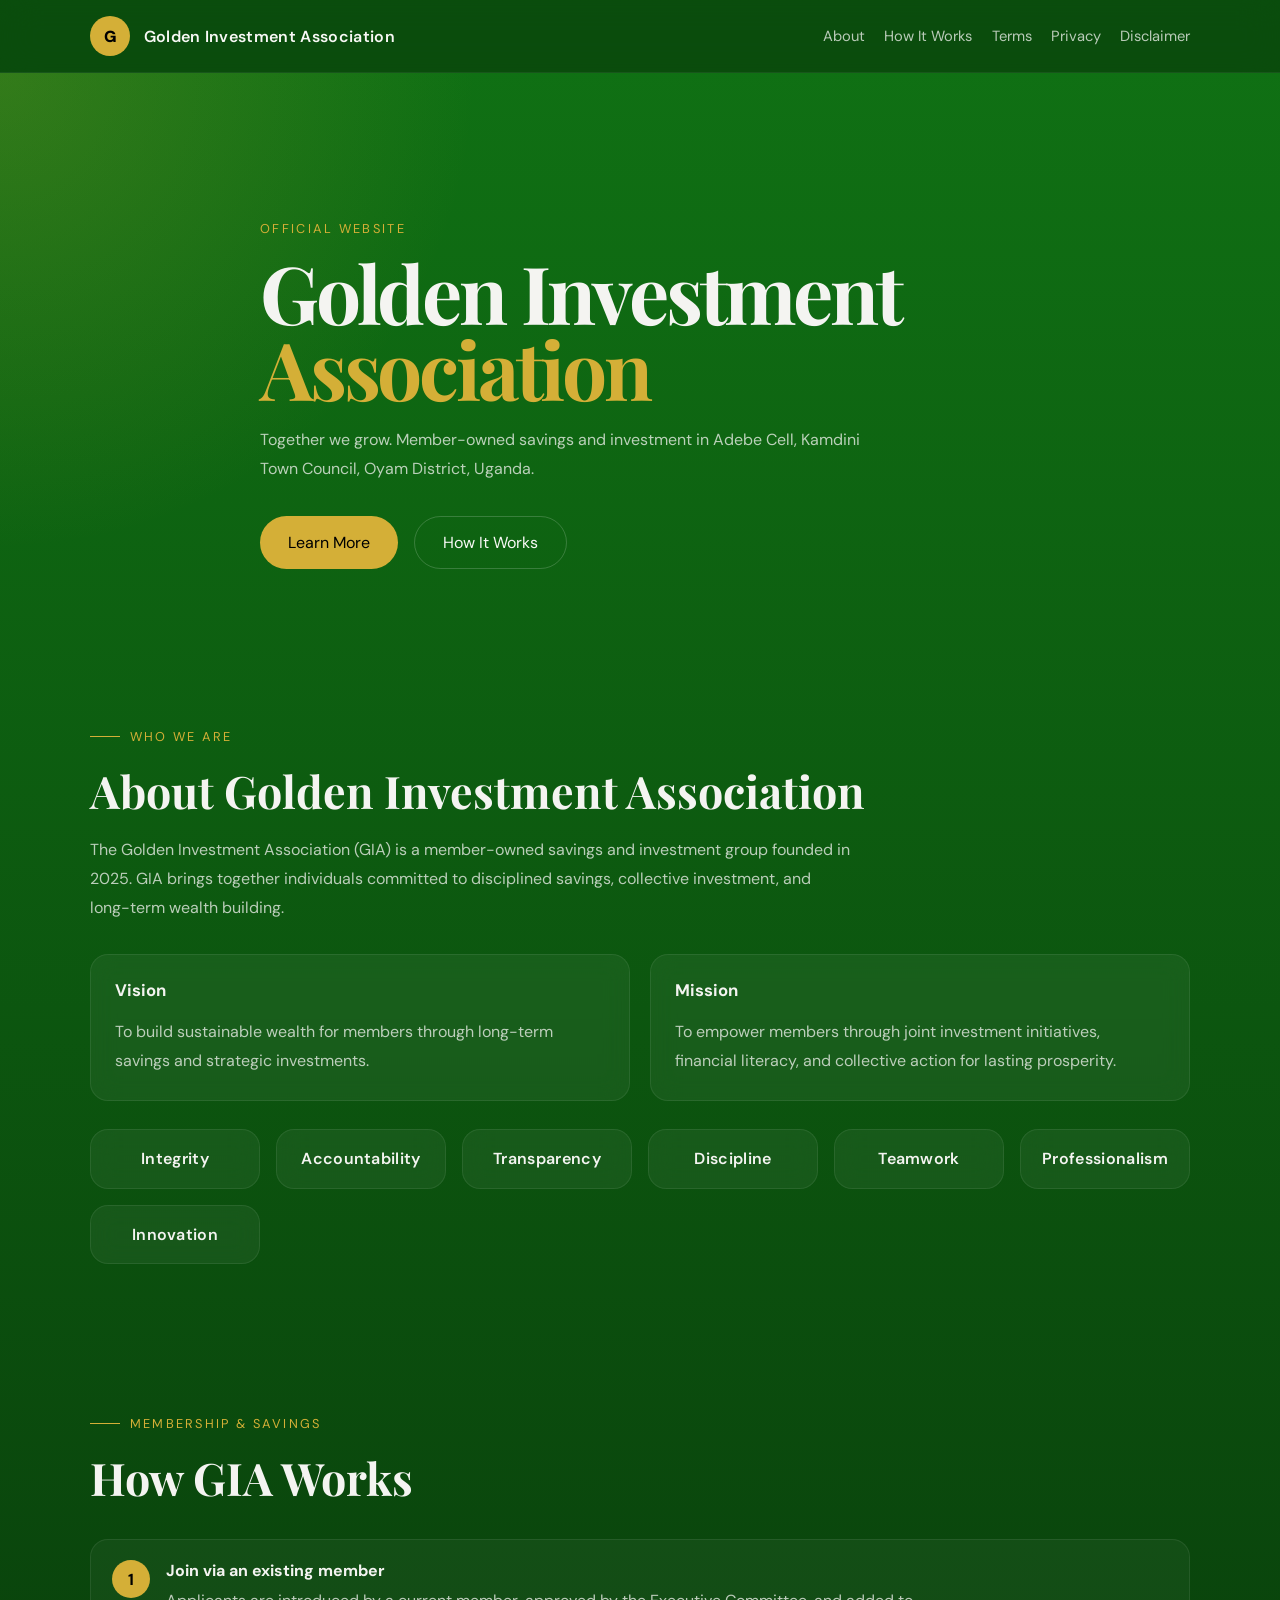
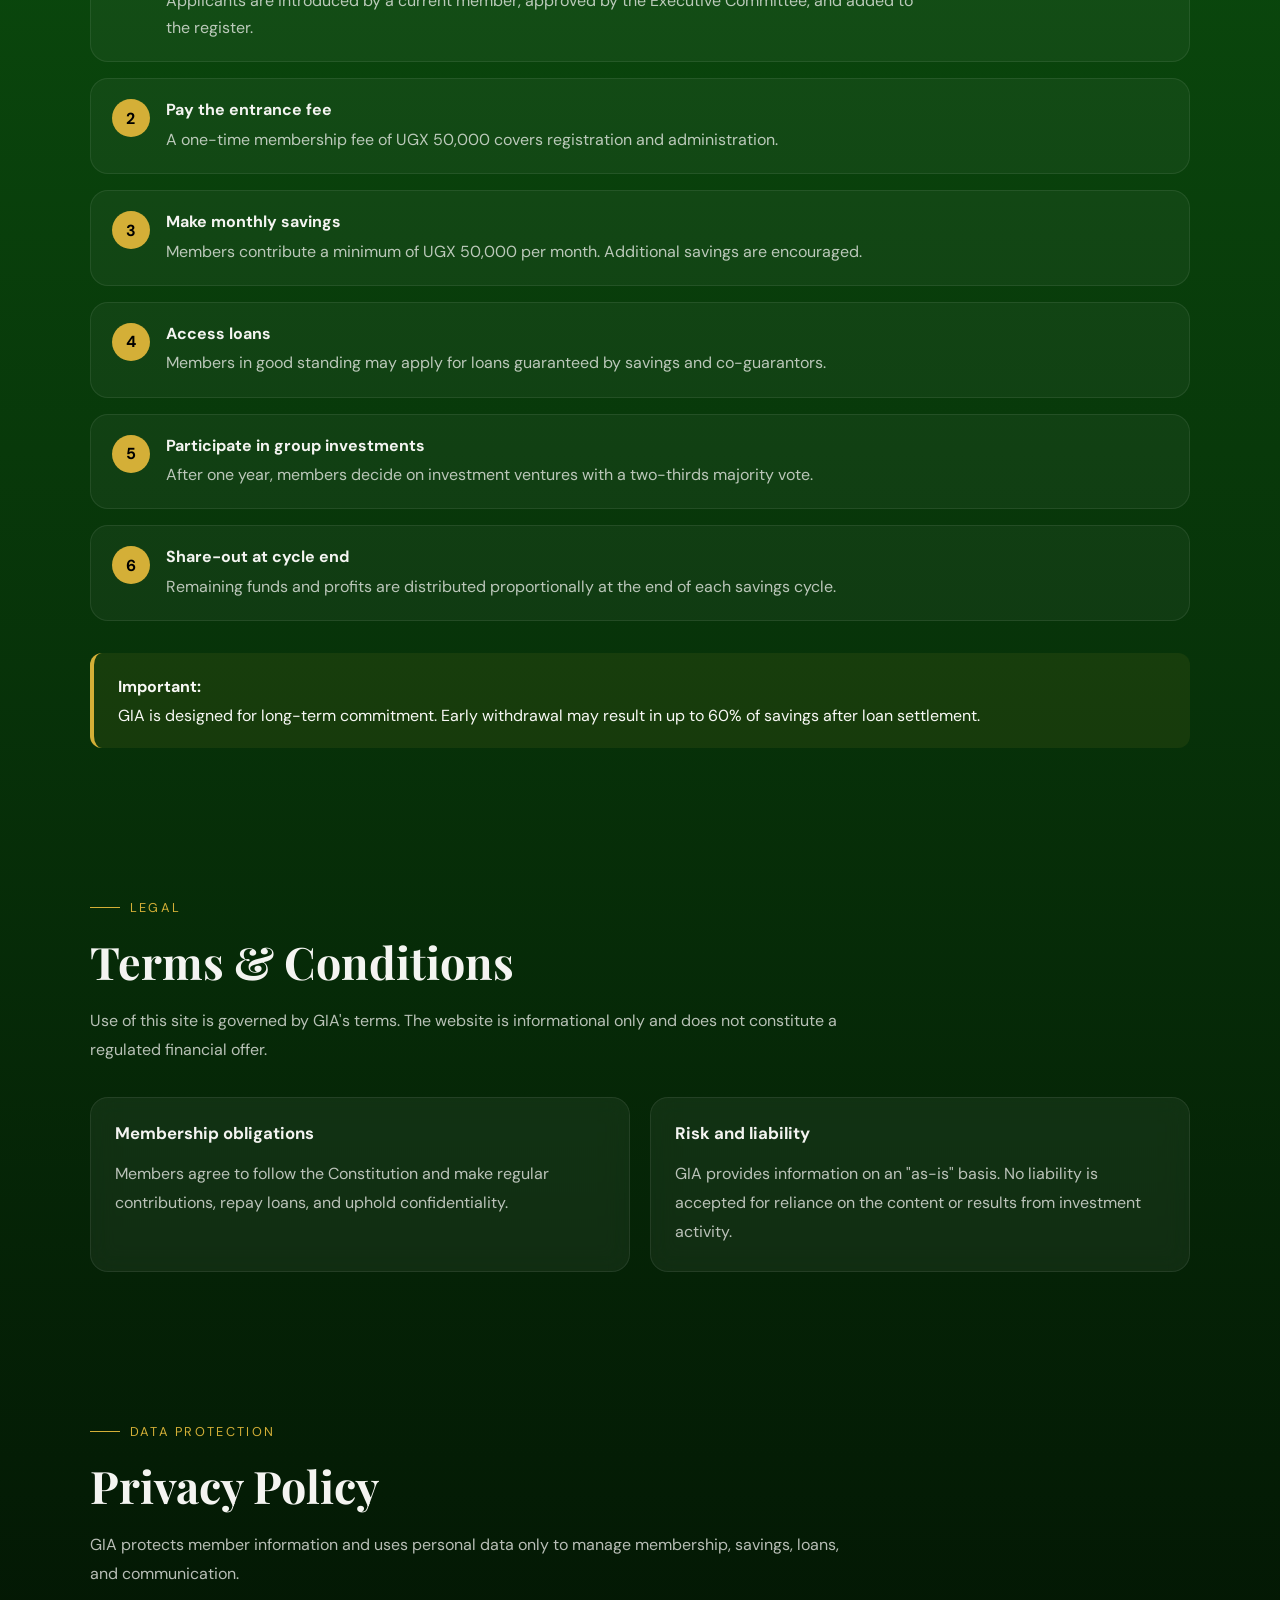
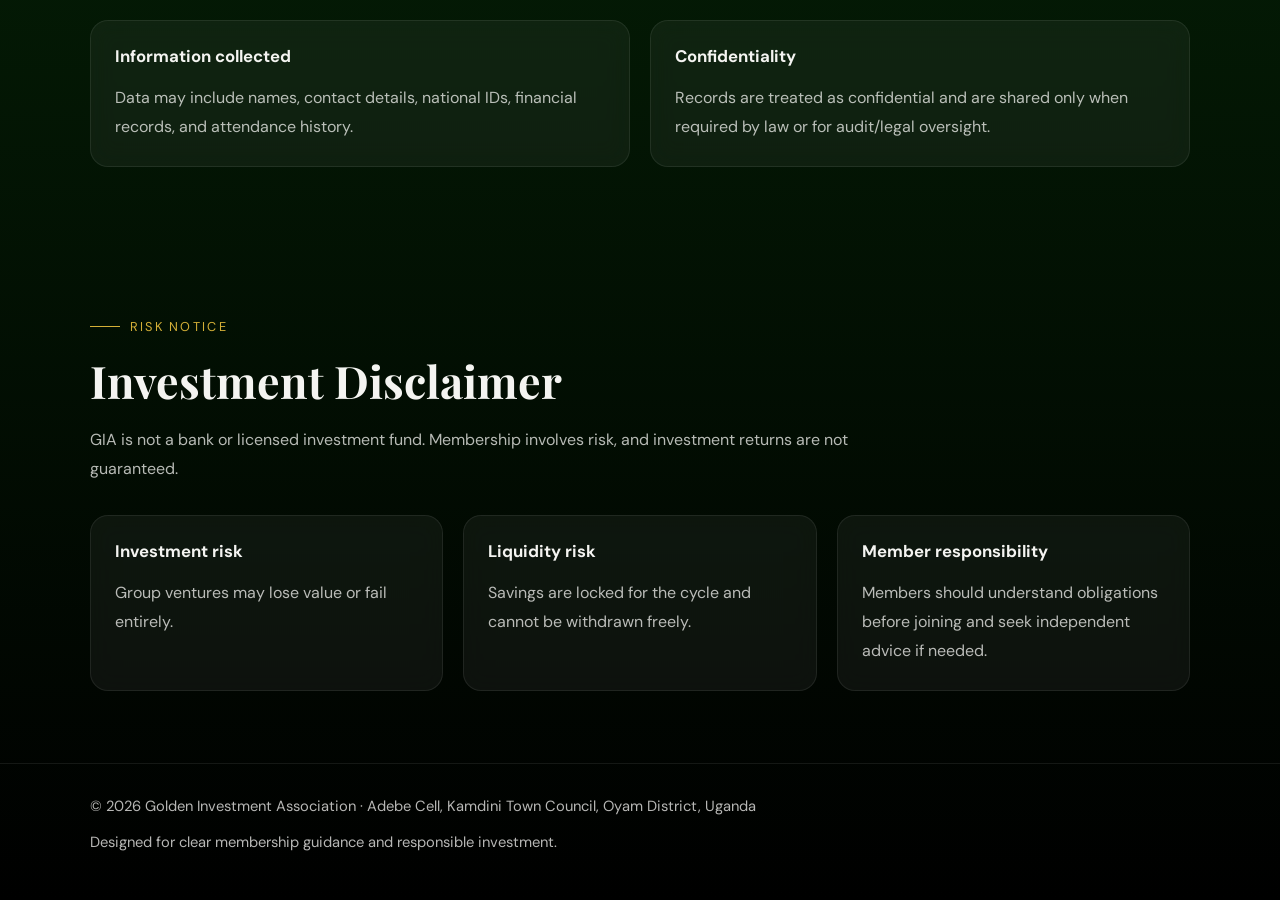
==== index.html @ cf41d033 "Add minimalist GIA website with responsive layout and animations" ====
<!DOCTYPE html>
<html lang="en">
<head>
  <meta charset="UTF-8">
  <meta name="viewport" content="width=device-width, initial-scale=1.0">
  <title>Golden Investment Association</title>
  <link rel="preconnect" href="https://fonts.googleapis.com">
  <link rel="preconnect" href="https://fonts.gstatic.com" crossorigin>
  <link href="https://fonts.googleapis.com/css2?family=DM+Sans:wght@300;400;500;600;700&family=Playfair+Display:wght@400;700;900&display=swap" rel="stylesheet">
  <link rel="stylesheet" href="styles.css">
</head>
<body>
  <header class="site-header">
    <div class="container header-inner">
      <a class="brand" href="#home">
        <span class="brand-mark">G</span>
        <span class="brand-text">Golden Investment Association</span>
      </a>
      <button class="menu-toggle" aria-expanded="false" aria-controls="primary-navigation">
        <span></span>
        <span></span>
        <span></span>
      </button>
      <nav id="primary-navigation" class="primary-nav">
        <a href="#about">About</a>
        <a href="#how-it-works">How It Works</a>
        <a href="#terms">Terms</a>
        <a href="#privacy">Privacy</a>
        <a href="#disclaimer">Disclaimer</a>
      </nav>
    </div>
  </header>

  <main>
    <section id="home" class="hero section-animate">
      <div class="container hero-inner">
        <span class="eyebrow">Official Website</span>
        <h1>Golden Investment<br><em>Association</em></h1>
        <p>Together we grow. Member-owned savings and investment in Adebe Cell, Kamdini Town Council, Oyam District, Uganda.</p>
        <div class="hero-actions">
          <a href="#about" class="button button-primary">Learn More</a>
          <a href="#how-it-works" class="button button-secondary">How It Works</a>
        </div>
      </div>
    </section>

    <section id="about" class="doc-section section-animate">
      <div class="container">
        <div class="section-meta">Who We Are</div>
        <h2>About Golden Investment Association</h2>
        <p>The Golden Investment Association (GIA) is a member-owned savings and investment group founded in 2025. GIA brings together individuals committed to disciplined savings, collective investment, and long-term wealth building.</p>

        <div class="grid-2">
          <div class="card">
            <h3>Vision</h3>
            <p>To build sustainable wealth for members through long-term savings and strategic investments.</p>
          </div>
          <div class="card">
            <h3>Mission</h3>
            <p>To empower members through joint investment initiatives, financial literacy, and collective action for lasting prosperity.</p>
          </div>
        </div>

        <div class="value-grid">
          <div class="value-card">Integrity</div>
          <div class="value-card">Accountability</div>
          <div class="value-card">Transparency</div>
          <div class="value-card">Discipline</div>
          <div class="value-card">Teamwork</div>
          <div class="value-card">Professionalism</div>
          <div class="value-card">Innovation</div>
        </div>
      </div>
    </section>

    <section id="how-it-works" class="doc-section section-animate">
      <div class="container">
        <div class="section-meta">Membership & Savings</div>
        <h2>How GIA Works</h2>

        <div class="steps">
          <div class="step">
            <span class="step-number">1</span>
            <div>
              <strong>Join via an existing member</strong>
              <p>Applicants are introduced by a current member, approved by the Executive Committee, and added to the register.</p>
            </div>
          </div>
          <div class="step">
            <span class="step-number">2</span>
            <div>
              <strong>Pay the entrance fee</strong>
              <p>A one-time membership fee of UGX 50,000 covers registration and administration.</p>
            </div>
          </div>
          <div class="step">
            <span class="step-number">3</span>
            <div>
              <strong>Make monthly savings</strong>
              <p>Members contribute a minimum of UGX 50,000 per month. Additional savings are encouraged.</p>
            </div>
          </div>
          <div class="step">
            <span class="step-number">4</span>
            <div>
              <strong>Access loans</strong>
              <p>Members in good standing may apply for loans guaranteed by savings and co-guarantors.</p>
            </div>
          </div>
          <div class="step">
            <span class="step-number">5</span>
            <div>
              <strong>Participate in group investments</strong>
              <p>After one year, members decide on investment ventures with a two-thirds majority vote.</p>
            </div>
          </div>
          <div class="step">
            <span class="step-number">6</span>
            <div>
              <strong>Share-out at cycle end</strong>
              <p>Remaining funds and profits are distributed proportionally at the end of each savings cycle.</p>
            </div>
          </div>
        </div>

        <aside class="callout">
          <strong>Important:</strong> GIA is designed for long-term commitment. Early withdrawal may result in up to 60% of savings after loan settlement.
        </aside>
      </div>
    </section>

    <section id="terms" class="doc-section section-animate">
      <div class="container">
        <div class="section-meta">Legal</div>
        <h2>Terms & Conditions</h2>
        <p>Use of this site is governed by GIA's terms. The website is informational only and does not constitute a regulated financial offer.</p>

        <div class="grid-2 split-card">
          <div class="card">
            <h3>Membership obligations</h3>
            <p>Members agree to follow the Constitution and make regular contributions, repay loans, and uphold confidentiality.</p>
          </div>
          <div class="card">
            <h3>Risk and liability</h3>
            <p>GIA provides information on an "as-is" basis. No liability is accepted for reliance on the content or results from investment activity.</p>
          </div>
        </div>
      </div>
    </section>

    <section id="privacy" class="doc-section section-animate">
      <div class="container">
        <div class="section-meta">Data Protection</div>
        <h2>Privacy Policy</h2>
        <p>GIA protects member information and uses personal data only to manage membership, savings, loans, and communication.</p>

        <div class="grid-2 split-card">
          <div class="card">
            <h3>Information collected</h3>
            <p>Data may include names, contact details, national IDs, financial records, and attendance history.</p>
          </div>
          <div class="card">
            <h3>Confidentiality</h3>
            <p>Records are treated as confidential and are shared only when required by law or for audit/legal oversight.</p>
          </div>
        </div>
      </div>
    </section>

    <section id="disclaimer" class="doc-section section-animate">
      <div class="container">
        <div class="section-meta">Risk Notice</div>
        <h2>Investment Disclaimer</h2>
        <p>GIA is not a bank or licensed investment fund. Membership involves risk, and investment returns are not guaranteed.</p>

        <div class="grid-3 small-cards">
          <div class="card">
            <h3>Investment risk</h3>
            <p>Group ventures may lose value or fail entirely.</p>
          </div>
          <div class="card">
            <h3>Liquidity risk</h3>
            <p>Savings are locked for the cycle and cannot be withdrawn freely.</p>
          </div>
          <div class="card">
            <h3>Member responsibility</h3>
            <p>Members should understand obligations before joining and seek independent advice if needed.</p>
          </div>
        </div>
      </div>
    </section>
  </main>

  <footer class="site-footer">
    <div class="container footer-inner">
      <p>© 2026 Golden Investment Association · Adebe Cell, Kamdini Town Council, Oyam District, Uganda</p>
      <p>Designed for clear membership guidance and responsible investment.</p>
    </div>
  </footer>

  <script src="script.js"></script>
</body>
</html>
---- styles.css ----
:root {
  --black: #000000;
  --green: #107214;
  --green-dark: #0b4d0f;
  --gold: #D4AF37;
  --gold-soft: rgba(212,175,55,0.18);
  --white: #f8f8f5;
  --surface: rgba(255,255,255,0.08);
  --surface-strong: rgba(255,255,255,0.14);
  --text: #f4f4f1;
  --muted: rgba(244,244,241,0.75);
  --border: rgba(255,255,255,0.12);
}

* {
  box-sizing: border-box;
}

html {
  scroll-behavior: smooth;
}

body {
  margin: 0;
  min-height: 100vh;
  font-family: 'DM Sans', sans-serif;
  color: var(--text);
  background: linear-gradient(180deg, var(--green) 0%, var(--black) 100%);
}

button,
a {
  font: inherit;
}

.container {
  width: min(1100px, calc(100% - 3rem));
  margin: 0 auto;
}

.site-header {
  position: sticky;
  top: 0;
  z-index: 20;
  backdrop-filter: blur(18px);
  background: rgba(0,0,0,0.32);
  border-bottom: 1px solid rgba(255,255,255,0.06);
}

.header-inner {
  display: flex;
  align-items: center;
  justify-content: space-between;
  padding: 1rem 0;
}

.brand {
  display: inline-flex;
  align-items: center;
  gap: 0.85rem;
  text-decoration: none;
  color: var(--white);
}

.brand-mark {
  width: 40px;
  height: 40px;
  display: grid;
  place-items: center;
  border-radius: 50%;
  background: var(--gold);
  color: var(--black);
  font-weight: 900;
}

.brand-text {
  font-weight: 600;
  letter-spacing: 0.02em;
}

.primary-nav {
  display: flex;
  gap: 1.2rem;
  align-items: center;
}

.primary-nav a {
  color: var(--muted);
  text-decoration: none;
  font-size: 0.92rem;
  transition: color 0.2s ease;
}

.primary-nav a:hover,
.primary-nav a.active {
  color: var(--white);
}

.menu-toggle {
  display: none;
  border: 0;
  background: transparent;
  padding: 0.5rem;
  cursor: pointer;
}

.menu-toggle span {
  display: block;
  width: 22px;
  height: 2px;
  margin: 5px 0;
  background: var(--white);
  border-radius: 999px;
}

.hero {
  position: relative;
  padding: clamp(6rem, 12vw, 9rem) 0 5rem;
  overflow: hidden;
}

.hero::before {
  content: '';
  position: absolute;
  inset: 0;
  background: radial-gradient(circle at top left, rgba(212,175,55,0.18), transparent 34%);
  pointer-events: none;
}

.hero-inner {
  position: relative;
  z-index: 1;
  max-width: 760px;
}

.eyebrow {
  display: inline-flex;
  align-items: center;
  gap: 0.5rem;
  color: var(--gold);
  font-size: 0.8rem;
  letter-spacing: 0.18em;
  text-transform: uppercase;
}

.hero h1 {
  margin: 1rem 0 1.25rem;
  font-family: 'Playfair Display', serif;
  font-size: clamp(3rem, 8vw, 5rem);
  line-height: 0.95;
  letter-spacing: -0.04em;
}

.hero h1 em {
  color: var(--gold);
  font-style: normal;
}

.hero p {
  max-width: 620px;
  font-size: 1rem;
  color: var(--muted);
  line-height: 1.8;
  margin-bottom: 2rem;
}

.hero-actions {
  display: flex;
  flex-wrap: wrap;
  gap: 1rem;
}

.button {
  display: inline-flex;
  align-items: center;
  justify-content: center;
  padding: 0.95rem 1.75rem;
  border-radius: 999px;
  text-decoration: none;
  transition: transform 0.3s ease, box-shadow 0.3s ease, background-color 0.3s ease;
}

.button-primary {
  background: var(--gold);
  color: var(--black);
}

.button-secondary {
  border: 1px solid rgba(255,255,255,0.18);
  color: var(--white);
}

.button:hover {
  transform: translateY(-2px);
}

.doc-section {
  padding: 4.5rem 0;
  position: relative;
}

.section-meta {
  display: inline-flex;
  align-items: center;
  gap: 0.6rem;
  margin-bottom: 1rem;
  text-transform: uppercase;
  letter-spacing: 0.18em;
  color: var(--gold);
  font-size: 0.8rem;
}

.section-meta::before {
  content: '';
  width: 30px;
  height: 1px;
  background: var(--gold);
}

.doc-section h2 {
  font-family: 'Playfair Display', serif;
  font-size: clamp(2rem, 4vw, 2.8rem);
  margin: 0 0 1rem;
}

.doc-section p {
  max-width: 760px;
  color: var(--muted);
  line-height: 1.8;
}

.grid-2,
.grid-3 {
  display: grid;
  gap: 1.25rem;
  margin-top: 2rem;
}

.grid-2 {
  grid-template-columns: repeat(2, minmax(0, 1fr));
}

.grid-3 {
  grid-template-columns: repeat(3, minmax(0, 1fr));
}

.card,
.value-card,
.split-card .card {
  background: rgba(255,255,255,0.05);
  border: 1px solid rgba(255,255,255,0.08);
  border-radius: 18px;
  padding: 1.5rem;
  backdrop-filter: blur(12px);
}

.card h3 {
  margin-top: 0;
  font-size: 1.05rem;
}

.card p {
  margin: 0.9rem 0 0;
  color: var(--muted);
}

.value-grid {
  display: grid;
  grid-template-columns: repeat(auto-fit, minmax(160px, 1fr));
  gap: 1rem;
  margin-top: 1.75rem;
}

.value-card {
  padding: 1.15rem 1.2rem;
  text-align: center;
  font-weight: 600;
  letter-spacing: 0.02em;
}

.steps {
  display: grid;
  gap: 1rem;
  margin-top: 2rem;
}

.step {
  display: grid;
  grid-template-columns: auto 1fr;
  gap: 1rem;
  padding: 1.25rem 1.3rem;
  border: 1px solid rgba(255,255,255,0.08);
  border-radius: 18px;
  background: rgba(255,255,255,0.04);
}

.step-number {
  width: 38px;
  height: 38px;
  display: grid;
  place-items: center;
  border-radius: 50%;
  background: var(--gold);
  color: var(--black);
  font-weight: 700;
}

.step strong {
  display: block;
  font-size: 1rem;
  margin-bottom: 0.35rem;
}

.step p {
  margin: 0;
  color: var(--muted);
  line-height: 1.7;
}

.callout {
  margin-top: 2rem;
  padding: 1.4rem 1.5rem;
  border-left: 4px solid var(--gold);
  background: rgba(212,175,55,0.08);
  color: var(--white);
  border-radius: 12px;
}

.callout strong {
  display: block;
  margin-bottom: 0.5rem;
}

.site-footer {
  padding: 2rem 0 3rem;
  border-top: 1px solid rgba(255,255,255,0.08);
}

.footer-inner {
  display: flex;
  justify-content: space-between;
  gap: 1rem;
  align-items: center;
  flex-wrap: wrap;
}

.site-footer p {
  margin: 0;
  color: var(--muted);
  font-size: 0.92rem;
}

.section-animate {
  opacity: 0;
  transform: translateY(32px);
  transition: opacity 0.8s ease, transform 0.8s ease;
}

.section-animate.is-visible {
  opacity: 1;
  transform: translateY(0);
}

@media (max-width: 900px) {
  .grid-2,
  .grid-3 {
    grid-template-columns: 1fr;
  }

  .header-inner {
    gap: 1rem;
  }
}

@media (max-width: 720px) {
  .primary-nav {
    position: absolute;
    top: 100%;
    right: 0;
    left: 0;
    background: rgba(0,0,0,0.9);
    flex-direction: column;
    gap: 0;
    padding: 1rem 1.5rem 1.25rem;
    border-bottom: 1px solid rgba(255,255,255,0.08);
    display: none;
  }

  .primary-nav.show {
    display: flex;
  }

  .primary-nav a {
    padding: 0.9rem 0;
    border-bottom: 1px solid rgba(255,255,255,0.08);
  }

  .menu-toggle {
    display: inline-flex;
  }
}
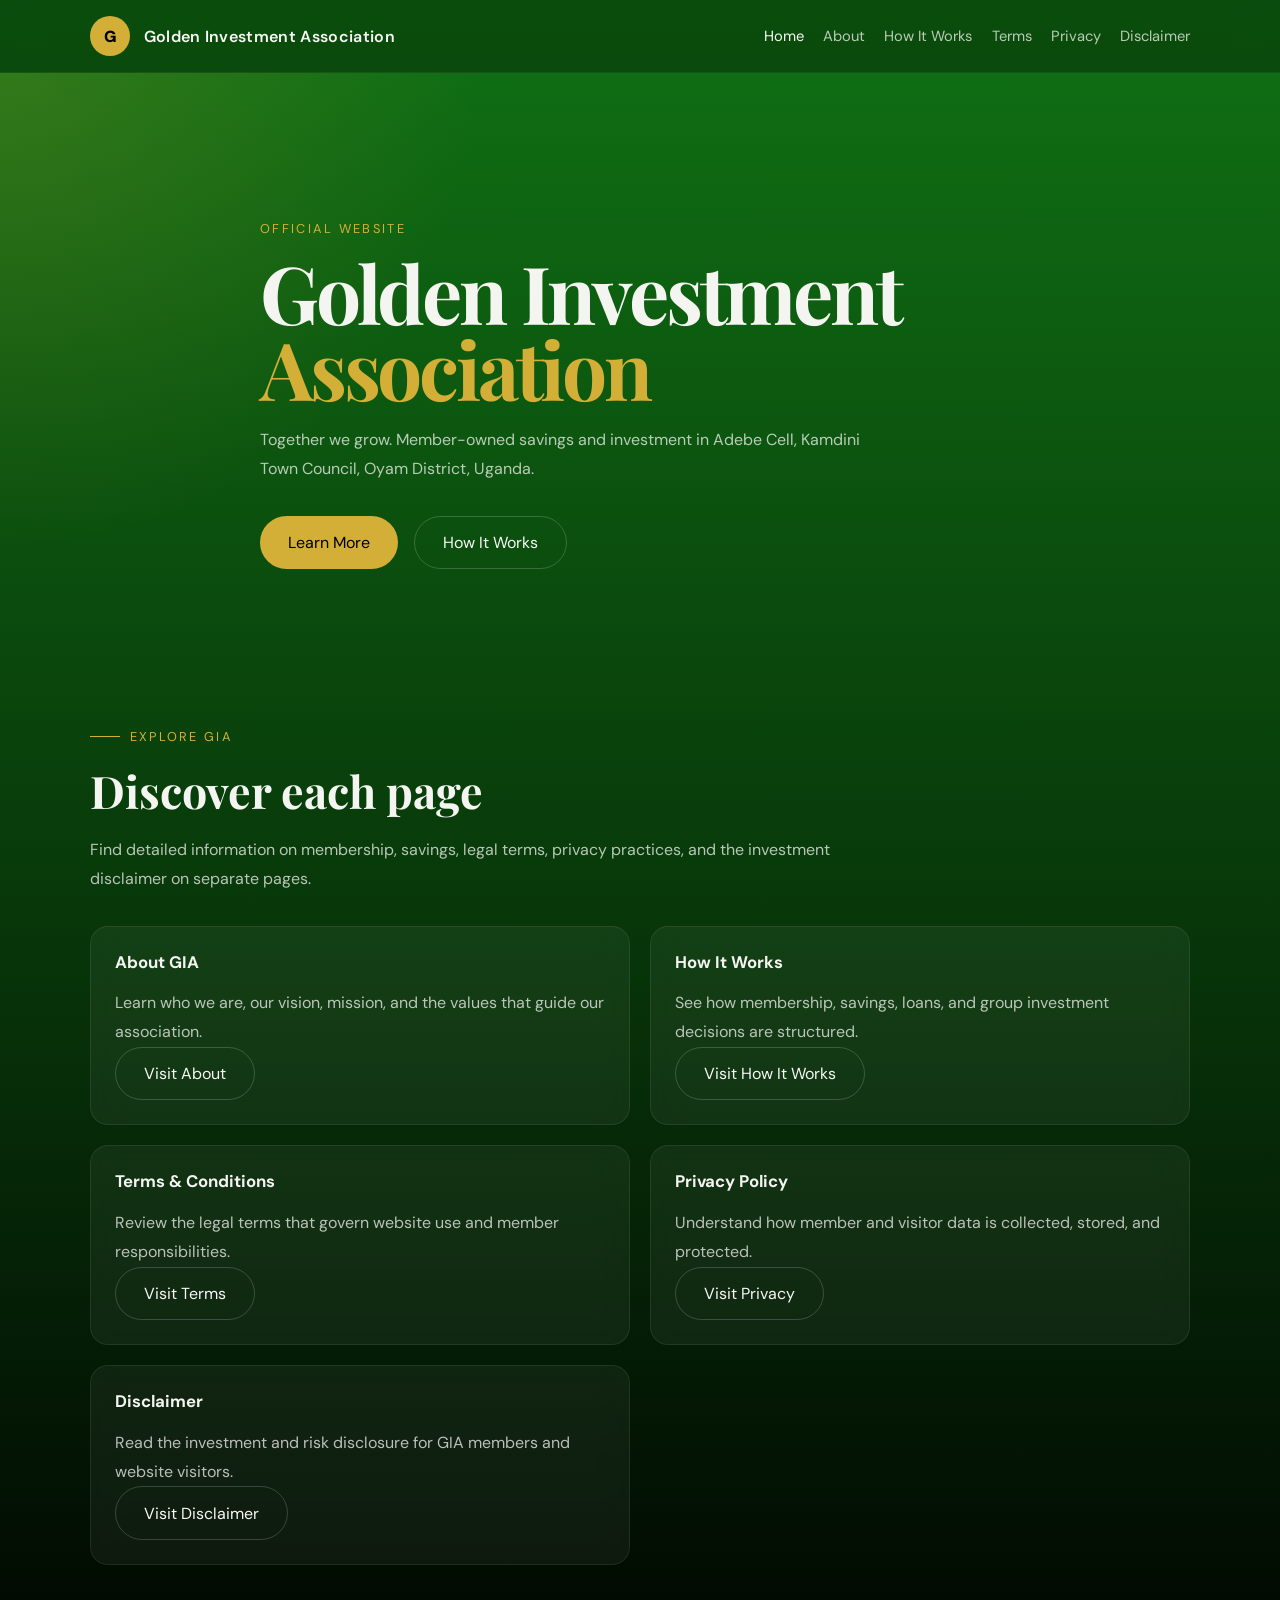
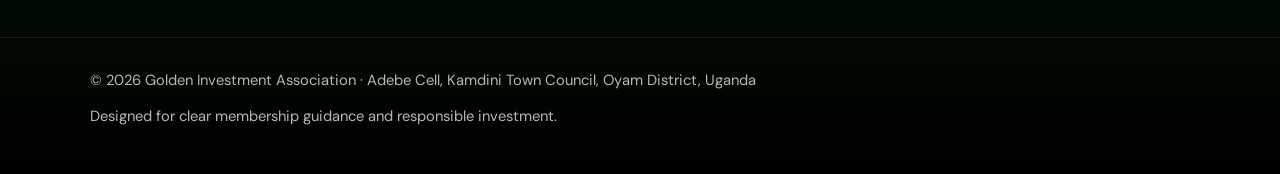
==== commit 6e651ada: "Add individual pages and active menu highlight" ====
--- a/index.html
+++ b/index.html
@@ -12,7 +12,7 @@
 <body>
   <header class="site-header">
     <div class="container header-inner">
-      <a class="brand" href="#home">
+      <a class="brand" href="index.html">
         <span class="brand-mark">G</span>
         <span class="brand-text">Golden Investment Association</span>
       </a>
@@ -22,11 +22,12 @@
         <span></span>
       </button>
       <nav id="primary-navigation" class="primary-nav">
-        <a href="#about">About</a>
-        <a href="#how-it-works">How It Works</a>
-        <a href="#terms">Terms</a>
-        <a href="#privacy">Privacy</a>
-        <a href="#disclaimer">Disclaimer</a>
+        <a href="index.html">Home</a>
+        <a href="about.html">About</a>
+        <a href="how-it-works.html">How It Works</a>
+        <a href="terms.html">Terms</a>
+        <a href="privacy.html">Privacy</a>
+        <a href="disclaimer.html">Disclaimer</a>
       </nav>
     </div>
   </header>
@@ -38,153 +39,43 @@
         <h1>Golden Investment<br><em>Association</em></h1>
         <p>Together we grow. Member-owned savings and investment in Adebe Cell, Kamdini Town Council, Oyam District, Uganda.</p>
         <div class="hero-actions">
-          <a href="#about" class="button button-primary">Learn More</a>
-          <a href="#how-it-works" class="button button-secondary">How It Works</a>
+          <a href="about.html" class="button button-primary">Learn More</a>
+          <a href="how-it-works.html" class="button button-secondary">How It Works</a>
         </div>
       </div>
     </section>
 
-    <section id="about" class="doc-section section-animate">
+    <section class="doc-section section-animate">
       <div class="container">
-        <div class="section-meta">Who We Are</div>
-        <h2>About Golden Investment Association</h2>
-        <p>The Golden Investment Association (GIA) is a member-owned savings and investment group founded in 2025. GIA brings together individuals committed to disciplined savings, collective investment, and long-term wealth building.</p>
+        <div class="section-meta">Explore GIA</div>
+        <h2>Discover each page</h2>
+        <p>Find detailed information on membership, savings, legal terms, privacy practices, and the investment disclaimer on separate pages.</p>
 
         <div class="grid-2">
           <div class="card">
-            <h3>Vision</h3>
-            <p>To build sustainable wealth for members through long-term savings and strategic investments.</p>
+            <h3>About GIA</h3>
+            <p>Learn who we are, our vision, mission, and the values that guide our association.</p>
+            <a href="about.html" class="button button-secondary">Visit About</a>
           </div>
           <div class="card">
-            <h3>Mission</h3>
-            <p>To empower members through joint investment initiatives, financial literacy, and collective action for lasting prosperity.</p>
-          </div>
-        </div>
-
-        <div class="value-grid">
-          <div class="value-card">Integrity</div>
-          <div class="value-card">Accountability</div>
-          <div class="value-card">Transparency</div>
-          <div class="value-card">Discipline</div>
-          <div class="value-card">Teamwork</div>
-          <div class="value-card">Professionalism</div>
-          <div class="value-card">Innovation</div>
-        </div>
-      </div>
-    </section>
-
-    <section id="how-it-works" class="doc-section section-animate">
-      <div class="container">
-        <div class="section-meta">Membership & Savings</div>
-        <h2>How GIA Works</h2>
-
-        <div class="steps">
-          <div class="step">
-            <span class="step-number">1</span>
-            <div>
-              <strong>Join via an existing member</strong>
-              <p>Applicants are introduced by a current member, approved by the Executive Committee, and added to the register.</p>
-            </div>
-          </div>
-          <div class="step">
-            <span class="step-number">2</span>
-            <div>
-              <strong>Pay the entrance fee</strong>
-              <p>A one-time membership fee of UGX 50,000 covers registration and administration.</p>
-            </div>
-          </div>
-          <div class="step">
-            <span class="step-number">3</span>
-            <div>
-              <strong>Make monthly savings</strong>
-              <p>Members contribute a minimum of UGX 50,000 per month. Additional savings are encouraged.</p>
-            </div>
-          </div>
-          <div class="step">
-            <span class="step-number">4</span>
-            <div>
-              <strong>Access loans</strong>
-              <p>Members in good standing may apply for loans guaranteed by savings and co-guarantors.</p>
-            </div>
-          </div>
-          <div class="step">
-            <span class="step-number">5</span>
-            <div>
-              <strong>Participate in group investments</strong>
-              <p>After one year, members decide on investment ventures with a two-thirds majority vote.</p>
-            </div>
-          </div>
-          <div class="step">
-            <span class="step-number">6</span>
-            <div>
-              <strong>Share-out at cycle end</strong>
-              <p>Remaining funds and profits are distributed proportionally at the end of each savings cycle.</p>
-            </div>
-          </div>
-        </div>
-
-        <aside class="callout">
-          <strong>Important:</strong> GIA is designed for long-term commitment. Early withdrawal may result in up to 60% of savings after loan settlement.
-        </aside>
-      </div>
-    </section>
-
-    <section id="terms" class="doc-section section-animate">
-      <div class="container">
-        <div class="section-meta">Legal</div>
-        <h2>Terms & Conditions</h2>
-        <p>Use of this site is governed by GIA's terms. The website is informational only and does not constitute a regulated financial offer.</p>
-
-        <div class="grid-2 split-card">
-          <div class="card">
-            <h3>Membership obligations</h3>
-            <p>Members agree to follow the Constitution and make regular contributions, repay loans, and uphold confidentiality.</p>
+            <h3>How It Works</h3>
+            <p>See how membership, savings, loans, and group investment decisions are structured.</p>
+            <a href="how-it-works.html" class="button button-secondary">Visit How It Works</a>
           </div>
           <div class="card">
-            <h3>Risk and liability</h3>
-            <p>GIA provides information on an "as-is" basis. No liability is accepted for reliance on the content or results from investment activity.</p>
-          </div>
-        </div>
-      </div>
-    </section>
-
-    <section id="privacy" class="doc-section section-animate">
-      <div class="container">
-        <div class="section-meta">Data Protection</div>
-        <h2>Privacy Policy</h2>
-        <p>GIA protects member information and uses personal data only to manage membership, savings, loans, and communication.</p>
-
-        <div class="grid-2 split-card">
-          <div class="card">
-            <h3>Information collected</h3>
-            <p>Data may include names, contact details, national IDs, financial records, and attendance history.</p>
+            <h3>Terms & Conditions</h3>
+            <p>Review the legal terms that govern website use and member responsibilities.</p>
+            <a href="terms.html" class="button button-secondary">Visit Terms</a>
           </div>
           <div class="card">
-            <h3>Confidentiality</h3>
-            <p>Records are treated as confidential and are shared only when required by law or for audit/legal oversight.</p>
-          </div>
-        </div>
-      </div>
-    </section>
-
-    <section id="disclaimer" class="doc-section section-animate">
-      <div class="container">
-        <div class="section-meta">Risk Notice</div>
-        <h2>Investment Disclaimer</h2>
-        <p>GIA is not a bank or licensed investment fund. Membership involves risk, and investment returns are not guaranteed.</p>
-
-        <div class="grid-3 small-cards">
-          <div class="card">
-            <h3>Investment risk</h3>
-            <p>Group ventures may lose value or fail entirely.</p>
+            <h3>Privacy Policy</h3>
+            <p>Understand how member and visitor data is collected, stored, and protected.</p>
+            <a href="privacy.html" class="button button-secondary">Visit Privacy</a>
           </div>
           <div class="card">
-            <h3>Liquidity risk</h3>
-            <p>Savings are locked for the cycle and cannot be withdrawn freely.</p>
-          </div>
-          <div class="card">
-            <h3>Member responsibility</h3>
-            <p>Members should understand obligations before joining and seek independent advice if needed.</p>
+            <h3>Disclaimer</h3>
+            <p>Read the investment and risk disclosure for GIA members and website visitors.</p>
+            <a href="disclaimer.html" class="button button-secondary">Visit Disclaimer</a>
           </div>
         </div>
       </div>
